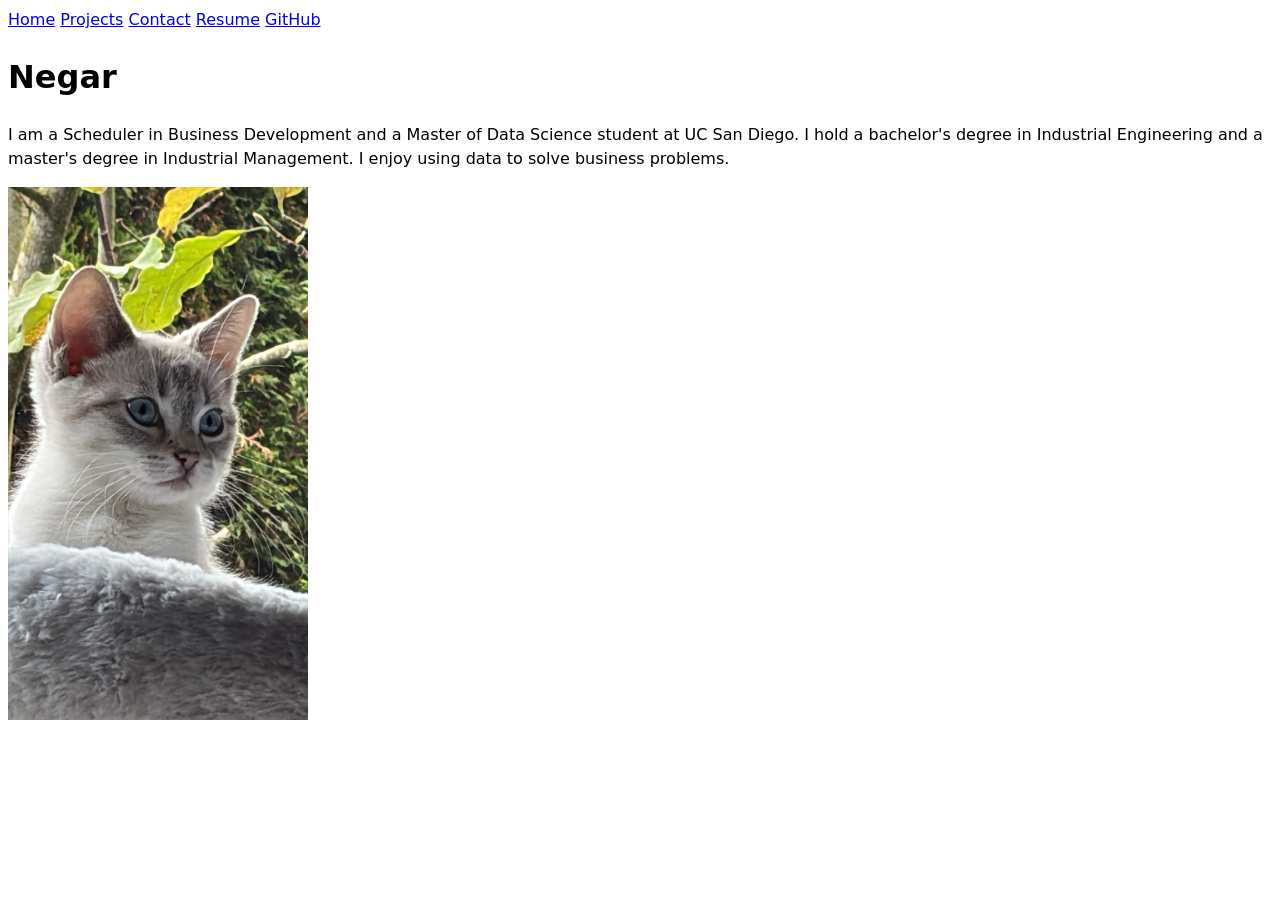
==== index.html @ 0f9f157d "Change photo" ====
<!DOCTYPE html>
<html lang="en">
<head>
    <meta charset="UTF-8">
    <meta name="viewport" content="width=device-width, initial-scale=1.0">
    <title>Negar: Personal site and portfolio</title>
    <link rel="stylesheet" href="style.css">
</head>
<body>
    <nav>
        <a href="index.html">Home</a>
        <a href="projects/index.html">Projects</a>
        <a href="contact/index.html">Contact</a>
        <a href="resume/index.html">Resume</a>
        <a href="https://github.com/negar12101" target="_blank" rel="noopener noreferrer">GitHub</a>
    </nav>

    <h1>Negar</h1>

    <p>
        I am a Scheduler in Business Development and a Master of Data Science
        student at UC San Diego. I hold a bachelor's degree in Industrial
        Engineering and a master's degree in Industrial Management.
        I enjoy using data to solve business problems.
    </p>

    <img src="images/panbeh.jpeg" alt="Panbeh" width="300">
</body>
</html>
---- style.css ----
body {
  font: 100%/1.5 system-ui;
}

img {
  max-width: 100%;
  height: auto;
}
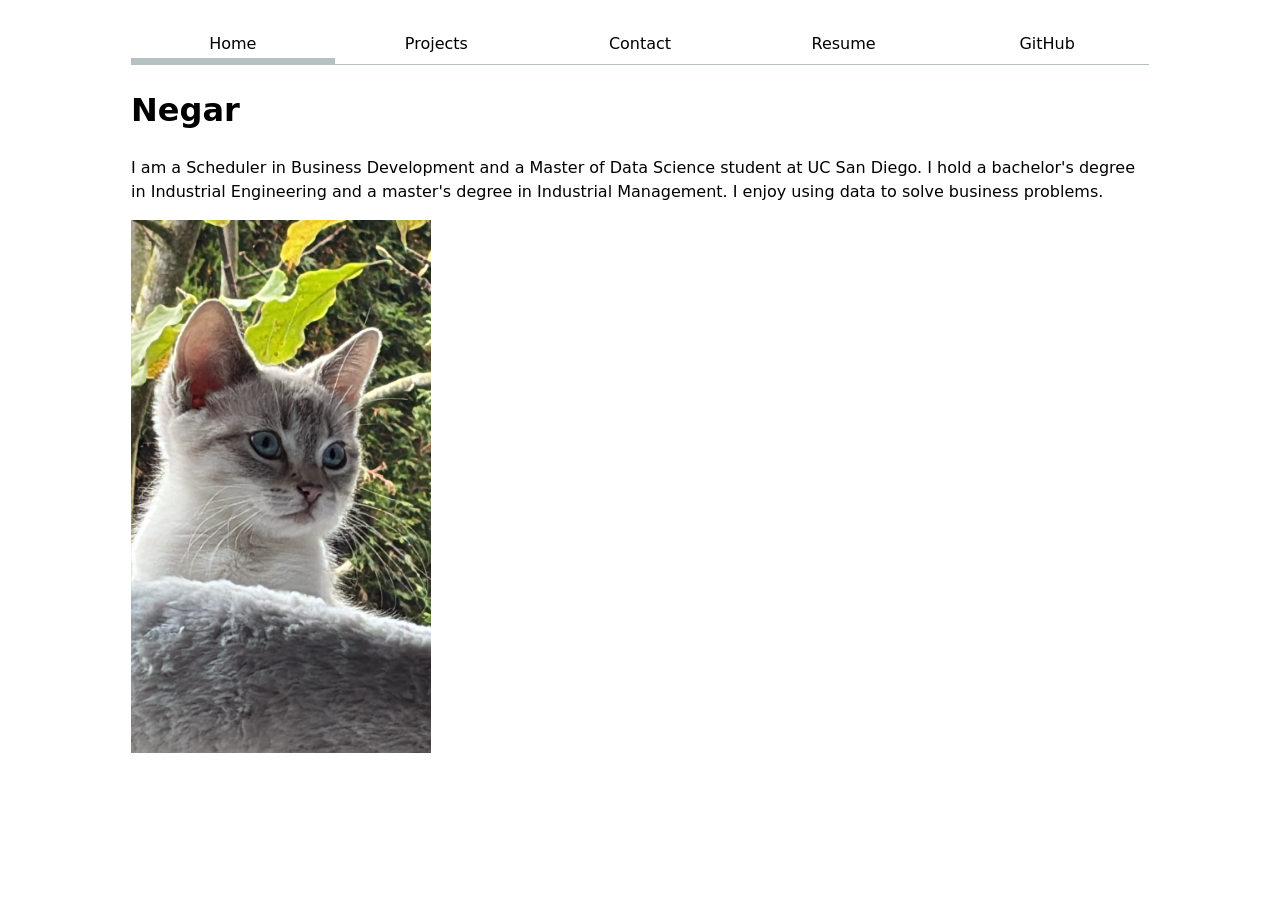
==== commit 45b625c7: "Style navigation for Lab 2" ====
--- a/index.html
+++ b/index.html
@@ -8,11 +8,13 @@
 </head>
 <body>
     <nav>
-        <a href="index.html">Home</a>
+        <a href="index.html" class="current">Home</a>
         <a href="projects/index.html">Projects</a>
         <a href="contact/index.html">Contact</a>
         <a href="resume/index.html">Resume</a>
-        <a href="https://github.com/negar12101" target="_blank" rel="noopener noreferrer">GitHub</a>
+        <a href="https://github.com/negar12101"
+           target="_blank"
+           rel="noopener noreferrer">GitHub</a>
     </nav>
 
     <h1>Negar</h1>
--- a/style.css
+++ b/style.css
@@ -1,8 +1,40 @@
 body {
   font: 100%/1.5 system-ui;
+  max-width: 100ch;
+  margin-inline: auto;
+  padding: 1rem;
 }
 
 img {
   max-width: 100%;
   height: auto;
+}
+:root {
+  --color-accent: oklch(65% 50% 0);
+  accent-color: var(--color-accent);
+}
+
+nav {
+  display: flex;
+  margin-bottom: 1em;
+  border-bottom: 1px solid oklch(80% 3% 200);
+}
+
+nav a {
+  flex: 1;
+  text-decoration: none;
+  color: inherit;
+  text-align: center;
+  padding: 0.5em;
+}
+
+nav a.current {
+  border-bottom: 0.4em solid oklch(80% 3% 200);
+  padding-bottom: 0.1em;
+}
+
+nav a:hover {
+  border-bottom: 0.4em solid var(--color-accent);
+  padding-bottom: 0.1em;
+  background-color: oklch(from var(--color-accent) 95% 5% h);
 }
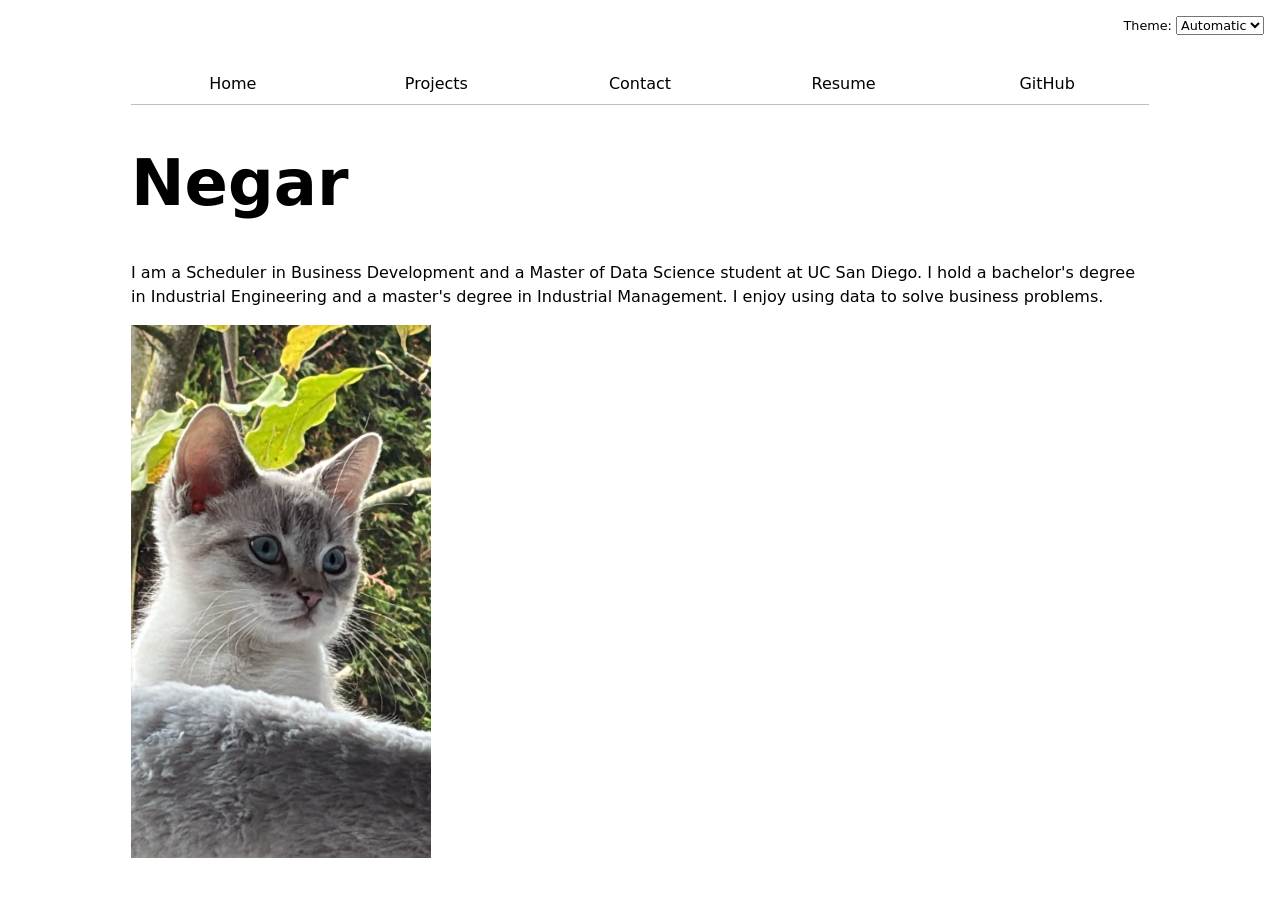
==== commit 0cf56bc1: "Add automatic navigation and saved theme preference" ====
--- a/index.html
+++ b/index.html
@@ -5,18 +5,9 @@
     <meta name="viewport" content="width=device-width, initial-scale=1.0">
     <title>Negar: Personal site and portfolio</title>
     <link rel="stylesheet" href="style.css">
+    <script type="module" src="global.js"></script>
 </head>
 <body>
-    <nav>
-        <a href="index.html" class="current">Home</a>
-        <a href="projects/index.html">Projects</a>
-        <a href="contact/index.html">Contact</a>
-        <a href="resume/index.html">Resume</a>
-        <a href="https://github.com/negar12101"
-           target="_blank"
-           rel="noopener noreferrer">GitHub</a>
-    </nav>
-
     <h1>Negar</h1>
 
     <p>
--- a/style.css
+++ b/style.css
@@ -1,23 +1,34 @@
+/* Theme and accent color */
+:root {
+  --color-accent: oklch(65% 50% 0);
+  --color-border: oklch(50% 10% 200 / 40%);
+  accent-color: var(--color-accent);
+  color-scheme: light dark;
+}
+
+/* Page layout */
 body {
   font: 100%/1.5 system-ui;
   max-width: 100ch;
   margin-inline: auto;
   padding: 1rem;
+  background-color: canvas;
+  color: canvastext;
 }
 
+/* Responsive images */
 img {
   max-width: 100%;
   height: auto;
 }
-:root {
-  --color-accent: oklch(65% 50% 0);
-  accent-color: var(--color-accent);
-}
 
+/* Navigation */
 nav {
+  --border-color: var(--color-border);
   display: flex;
+  flex-wrap: wrap;
   margin-bottom: 1em;
-  border-bottom: 1px solid oklch(80% 3% 200);
+  border-bottom: 1px solid var(--border-color);
 }
 
 nav a {
@@ -29,12 +40,142 @@
 }
 
 nav a.current {
-  border-bottom: 0.4em solid oklch(80% 3% 200);
+  border-bottom: 0.4em solid var(--border-color);
   padding-bottom: 0.1em;
 }
 
 nav a:hover {
   border-bottom: 0.4em solid var(--color-accent);
   padding-bottom: 0.1em;
-  background-color: oklch(from var(--color-accent) 95% 5% h);
+  background-color: color-mix(
+    in oklch,
+    var(--color-accent),
+    canvas 85%
+  );
+}
+
+/* Form typography */
+input,
+textarea,
+button,
+select {
+  font: inherit;
+}
+
+/* Contact form grid */
+form {
+  display: grid;
+  grid-template-columns: auto 1fr;
+  gap: 1em;
+}
+
+form label {
+  display: grid;
+  grid-template-columns: subgrid;
+  grid-column: 1 / -1;
+}
+
+form input,
+form textarea {
+  width: 100%;
+  min-width: 0;
+  box-sizing: border-box;
+}
+
+form button {
+  grid-column: 1 / -1;
+}
+
+/* Stack form fields on small screens */
+@media (max-width: 30rem) {
+  form {
+    grid-template-columns: 1fr;
+  }
+
+  form label {
+    row-gap: 0.5em;
+  }
+}
+
+/* Projects grid */
+.projects {
+  display: grid;
+  grid-template-columns: repeat(auto-fill, minmax(15em, 1fr));
+  gap: 1em;
+}
+
+.projects article {
+  display: grid;
+  grid-template-rows: subgrid;
+  grid-row: span 3;
+}
+
+.projects h2 {
+  margin: 0;
+}
+
+.projects img {
+  width: 100%;
+}
+
+/* Heading styles */
+h1 {
+  font-size: 400%;
+}
+
+h1,
+h2,
+h3,
+h4,
+h5,
+h6 {
+  line-height: 1.1;
+  text-wrap: balance;
+}
+
+/* Resume sections */
+.resume section {
+  margin-block: 2rem;
+}
+
+.resume h2 {
+  color: var(--color-accent);
+  border-bottom: 1px solid var(--color-border);
+  padding-bottom: 0.5rem;
+}
+
+.resume article {
+  margin-block: 1.5rem;
+}
+
+.resume h3 {
+  margin-bottom: 0.5rem;
+}
+
+.resume article p {
+  margin-block: 0.4rem;
+}
+
+.resume ul {
+  padding-left: 1.5rem;
+}
+
+.resume li {
+  margin-bottom: 0.5rem;
+}
+
+.resume time {
+  color: color-mix(in oklch, canvastext, canvas 30%);
+  font-size: 0.95em;
+}
+.color-scheme {
+  position: absolute;
+  top: 1rem;
+  right: 1rem;
+  font-size: 80%;
+}
+
+/* Leave room above navigation for the switcher */
+body {
+  padding-top: 3.5rem;
 }
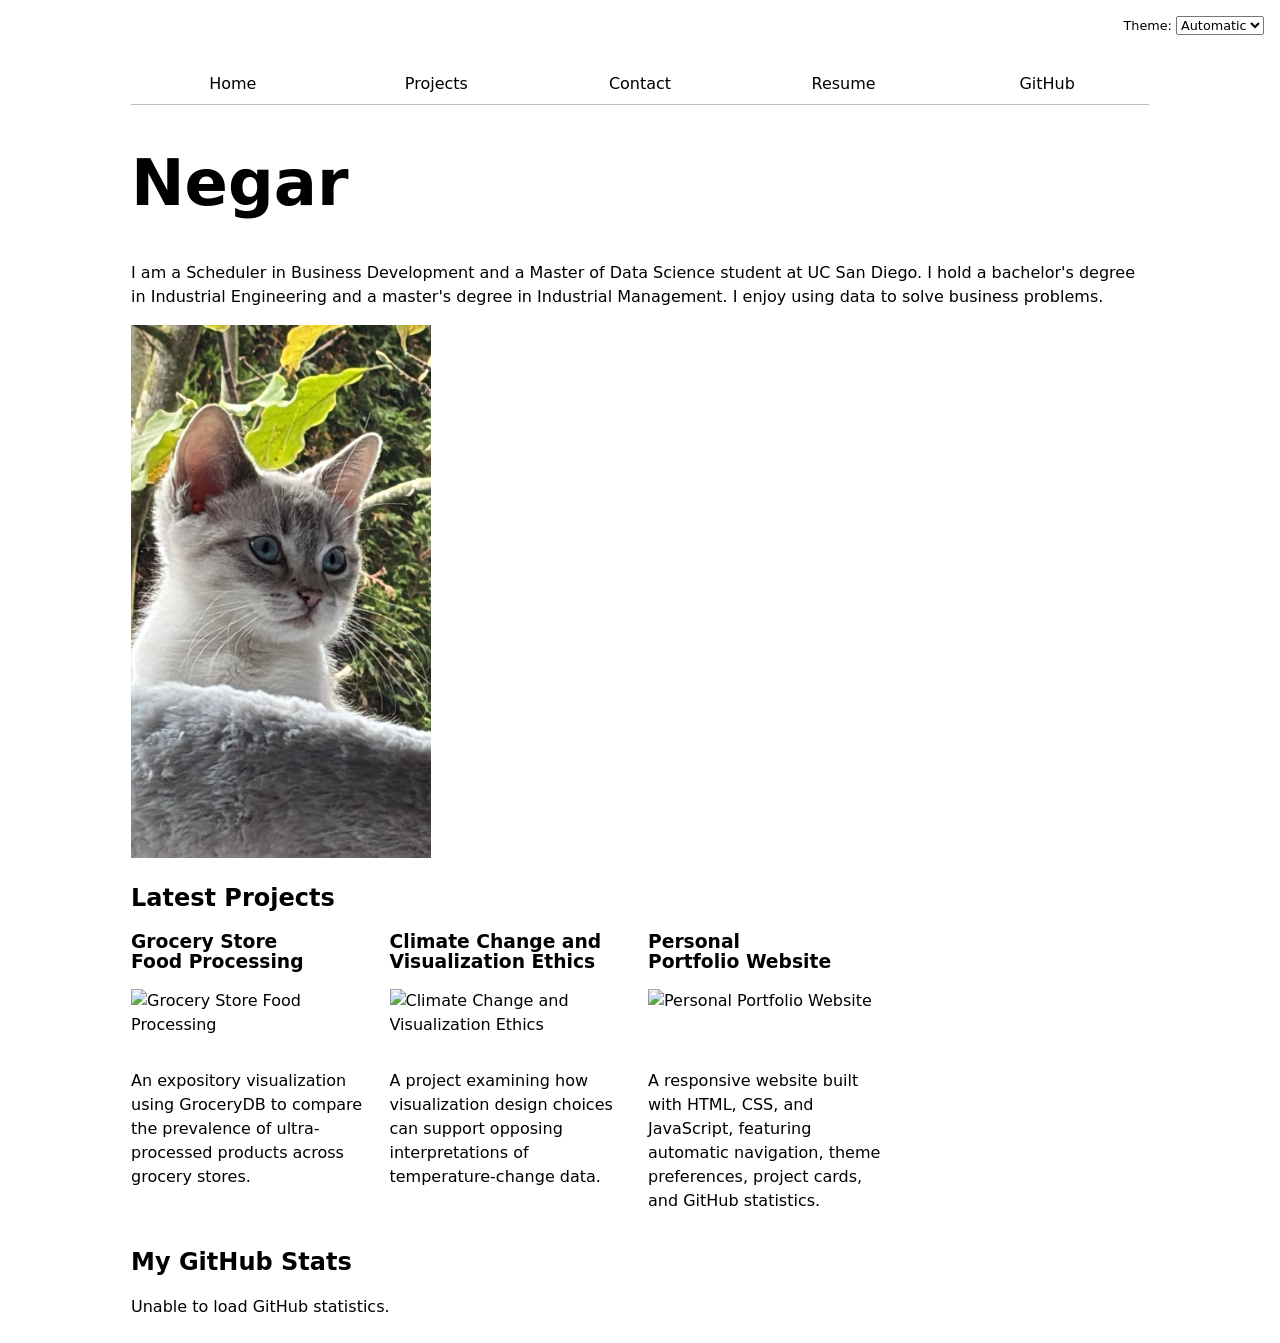
==== commit a148ca91: "Complete Lab 4: JSON projects and GitHub statistics" ====
--- a/index.html
+++ b/index.html
@@ -6,6 +6,7 @@
     <title>Negar: Personal site and portfolio</title>
     <link rel="stylesheet" href="style.css">
     <script type="module" src="global.js"></script>
+<script type="module" src="index.js"></script>
 </head>
 <body>
     <h1>Negar</h1>
@@ -18,5 +19,13 @@
     </p>
 
     <img src="images/panbeh.jpeg" alt="Panbeh" width="300">
+<section>
+  <h2>Latest Projects</h2>
+  <div class="projects"></div>
+</section>    
+<section>
+  <h2>My GitHub Stats</h2>
+  <div id="profile-stats">Loading GitHub statistics...</div>
+</section>
 </body>
 </html>
--- a/style.css
+++ b/style.css
@@ -178,4 +178,38 @@
 /* Leave room above navigation for the switcher */
 body {
   padding-top: 3.5rem;
+}
+.color-scheme {
+  position: absolute;
+  top: 1rem;
+  right: 1rem;
+  font-size: 80%;
+}
+
+.color-scheme select {
+  font: inherit;
+}
+
+body {
+  padding-top: 3.5rem;
+}
+.projects h3 {
+  margin: 0;
+}
+#profile-stats dl {
+  display: grid;
+  grid-template-columns: repeat(4, minmax(0, 1fr));
+  gap: 0.5rem;
+  text-align: center;
+}
+
+#profile-stats dt {
+  grid-row: 1;
+  font-weight: bold;
+}
+
+#profile-stats dd {
+  grid-row: 2;
+  margin: 0;
+  font-size: 1.5rem;
 }
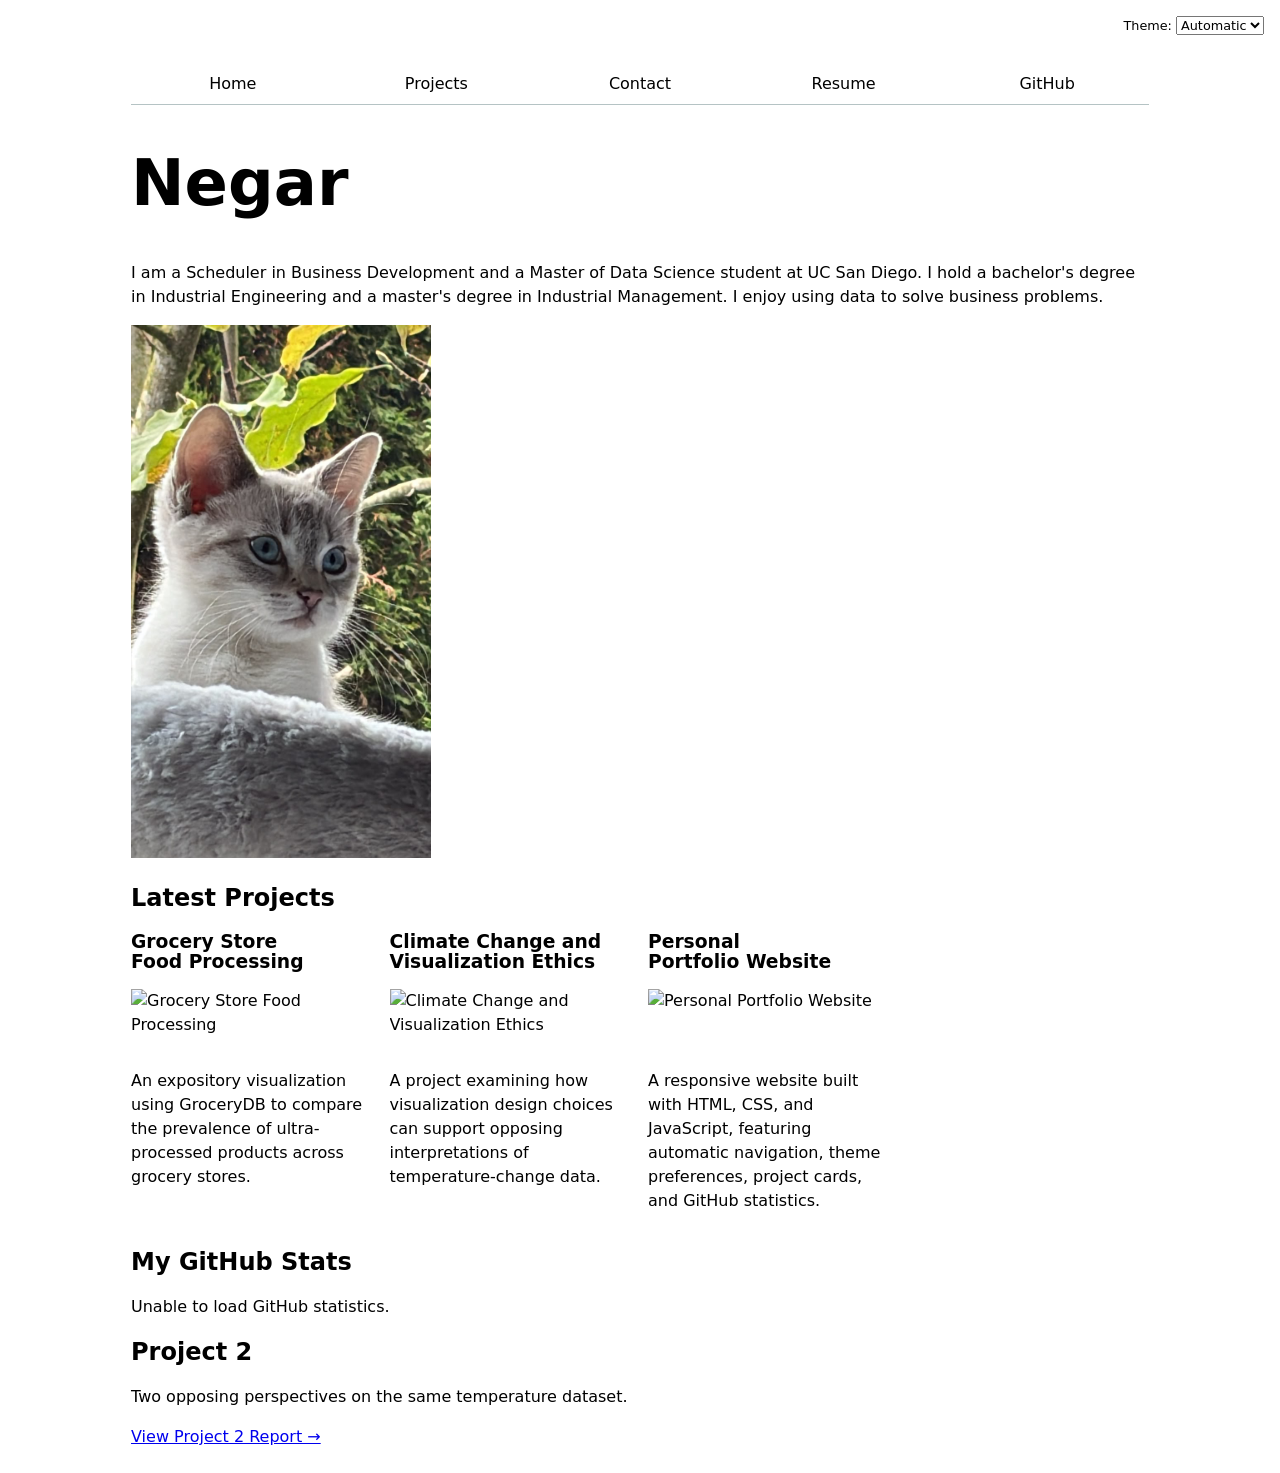
==== commit a696a370: "Update index.html" ====
--- a/index.html
+++ b/index.html
@@ -27,5 +27,14 @@
   <h2>My GitHub Stats</h2>
   <div id="profile-stats">Loading GitHub statistics...</div>
 </section>
+<section>
+  <h2>Project 2</h2>
+  <p>
+    Two opposing perspectives on the same temperature dataset.
+  </p>
+  <a href="./Project2/index.html">
+    View Project 2 Report →
+  </a>
+</section>
 </body>
 </html>
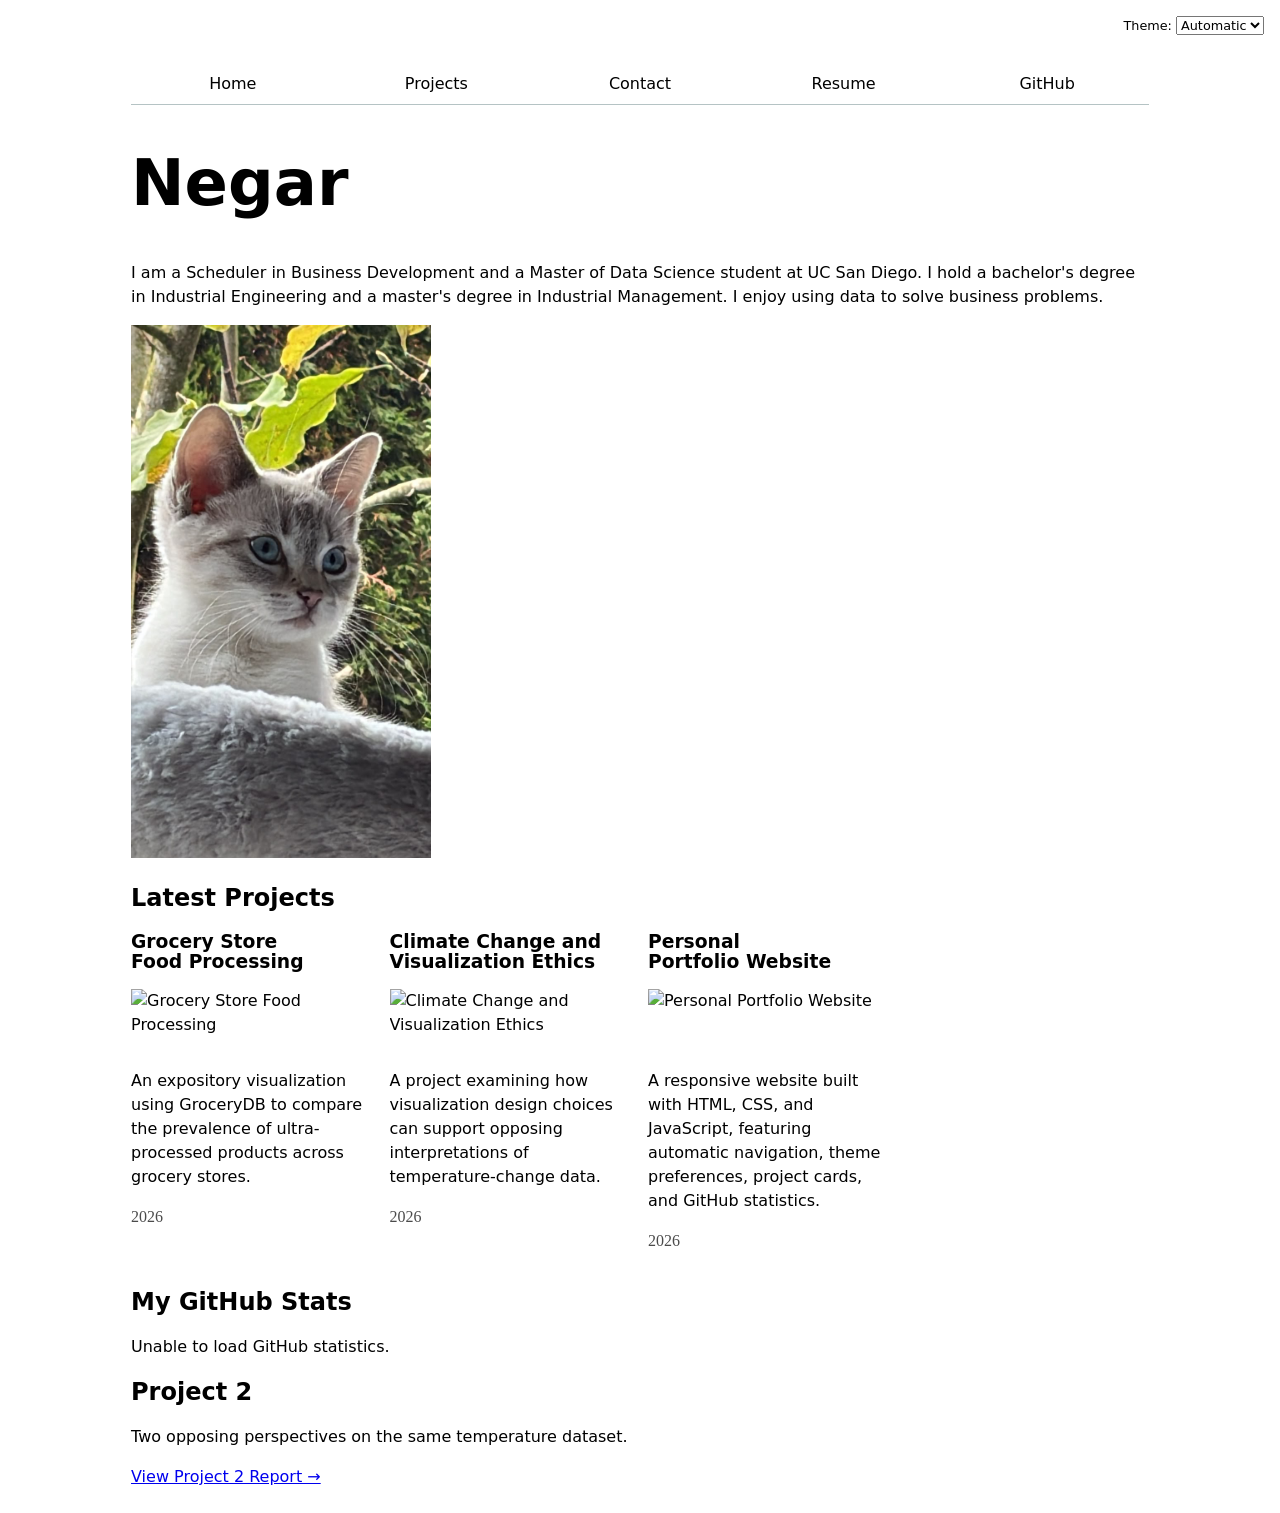
==== commit a3dc2710: "Complete Lab 5: interactive D3 chart and combined filters" ====
--- a/index.html
+++ b/index.html
@@ -1,40 +1,40 @@
 <!DOCTYPE html>
 <html lang="en">
 <head>
-    <meta charset="UTF-8">
-    <meta name="viewport" content="width=device-width, initial-scale=1.0">
-    <title>Negar: Personal site and portfolio</title>
-    <link rel="stylesheet" href="style.css">
-    <script type="module" src="global.js"></script>
-<script type="module" src="index.js"></script>
+  <meta charset="UTF-8">
+  <meta name="viewport" content="width=device-width, initial-scale=1.0">
+  <title>Negar: Personal site and portfolio</title>
+
+  <link rel="stylesheet" href="style.css">
+  <script type="module" src="global.js"></script>
+  <script type="module" src="index.js"></script>
 </head>
 <body>
-    <h1>Negar</h1>
+  <h1>Negar</h1>
 
-    <p>
-        I am a Scheduler in Business Development and a Master of Data Science
-        student at UC San Diego. I hold a bachelor's degree in Industrial
-        Engineering and a master's degree in Industrial Management.
-        I enjoy using data to solve business problems.
-    </p>
+  <p>
+    I am a Scheduler in Business Development and a Master of Data Science
+    student at UC San Diego. I hold a bachelor's degree in Industrial
+    Engineering and a master's degree in Industrial Management.
+    I enjoy using data to solve business problems.
+  </p>
 
-    <img src="images/panbeh.jpeg" alt="Panbeh" width="300">
-<section>
-  <h2>Latest Projects</h2>
-  <div class="projects"></div>
-</section>    
-<section>
-  <h2>My GitHub Stats</h2>
-  <div id="profile-stats">Loading GitHub statistics...</div>
-</section>
-<section>
-  <h2>Project 2</h2>
-  <p>
-    Two opposing perspectives on the same temperature dataset.
-  </p>
-  <a href="./Project2/index.html">
-    View Project 2 Report →
-  </a>
-</section>
+  <img src="images/panbeh.jpeg" alt="Panbeh" width="300">
+
+  <section>
+    <h2>Latest Projects</h2>
+    <div class="projects"></div>
+  </section>
+
+  <section>
+    <h2>My GitHub Stats</h2>
+    <div id="profile-stats">Loading GitHub statistics...</div>
+  </section>
+
+  <section>
+    <h2>Project 2</h2>
+    <p>Two opposing perspectives on the same temperature dataset.</p>
+    <a href="./Project2/index.html">View Project 2 Report →</a>
+  </section>
 </body>
 </html>
--- a/style.css
+++ b/style.css
@@ -212,4 +212,95 @@
   grid-row: 2;
   margin: 0;
   font-size: 1.5rem;
+}
+.project-year {
+  font-family: Baskerville, Georgia, serif;
+  font-variant-numeric: oldstyle-nums;
+  opacity: 0.7;
+}
+#projects-pie-plot {
+  display: block;
+  width: 100%;
+  max-width: 20em;
+  margin-block: 2em;
+  overflow: visible;
+}
+.chart-container {
+  display: flex;
+  flex-wrap: wrap;
+  align-items: center;
+  gap: 2rem;
+}
+
+.legend {
+  flex: 1;
+  display: grid;
+  grid-template-columns: repeat(auto-fill, minmax(9em, 1fr));
+  gap: 1rem;
+  list-style: none;
+  padding: 1rem;
+  border: 1px solid var(--color-border);
+}
+
+.legend-item {
+  display: flex;
+  align-items: center;
+  gap: 0.5rem;
+}
+
+.swatch {
+  display: inline-block;
+  width: 1em;
+  height: 1em;
+  flex-shrink: 0;
+  background-color: var(--color);
+  border-radius: 0.2em;
+}
+.searchBar {
+  display: block;
+  width: 100%;
+  box-sizing: border-box;
+  padding: 0.75em;
+  margin-block: 1.5rem;
+  border: 1px solid var(--color-border);
+  border-radius: 0.5rem;
+}
+#projects-pie-plot path {
+  cursor: pointer;
+  transition: opacity 300ms, fill 300ms;
+}
+
+#projects-pie-plot:has(path:hover) path:not(:hover) {
+  opacity: 0.5;
+}
+
+#projects-pie-plot path.selected {
+  fill: oklch(60% 45% 0);
+}
+
+.legend-item.selected {
+  --color: oklch(60% 45% 0) !important;
+}
+
+.legend-item button {
+  display: flex;
+  align-items: center;
+  gap: 0.5rem;
+  padding: 0.4rem;
+  border: 0;
+  background: transparent;
+  color: inherit;
+  cursor: pointer;
+  text-align: left;
+}
+
+.legend-item.selected button {
+  font-weight: bold;
+  text-decoration: underline;
+}
+
+.legend-item button:focus-visible,
+#projects-pie-plot path:focus-visible {
+  outline: 2px solid var(--color-accent);
+  outline-offset: 3px;
 }
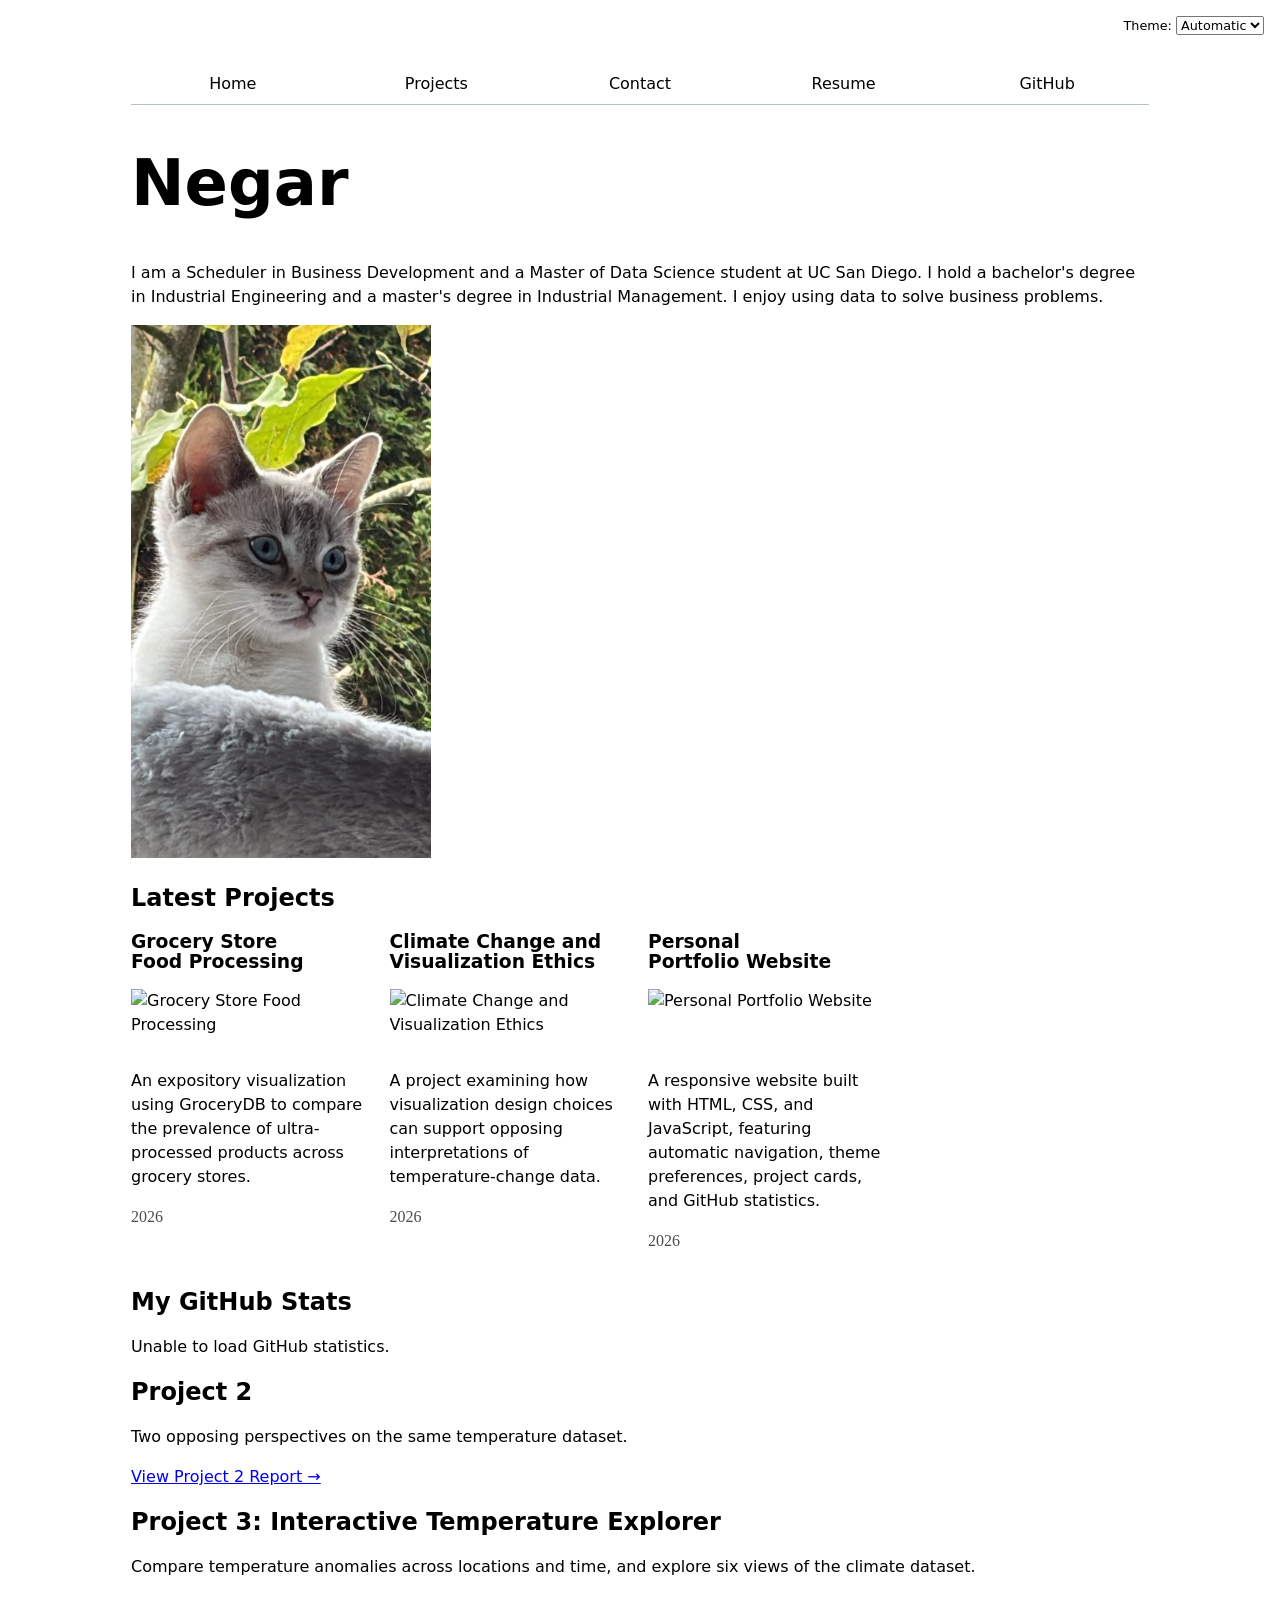
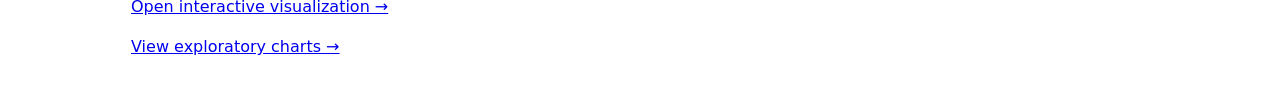
==== commit 9d031997: "Add Project 3 temperature explorer and homepage links Add an interactive D3 temperature comparison w" ====
--- a/index.html
+++ b/index.html
@@ -36,5 +36,25 @@
     <p>Two opposing perspectives on the same temperature dataset.</p>
     <a href="./Project2/index.html">View Project 2 Report →</a>
   </section>
+  <section>
+  <h2>Project 3: Interactive Temperature Explorer</h2>
+
+  <p>
+    Compare temperature anomalies across locations and time,
+    and explore six views of the climate dataset.
+  </p>
+
+  <p>
+    <a href="./Project3/index.html">
+      Open interactive visualization →
+    </a>
+  </p>
+
+  <p>
+    <a href="./Project3/exploration.html">
+      View exploratory charts →
+    </a>
+  </p>
+</section>
 </body>
 </html>
--- a/style.css
+++ b/style.css
@@ -303,4 +303,4 @@
 #projects-pie-plot path:focus-visible {
   outline: 2px solid var(--color-accent);
   outline-offset: 3px;
-}+}
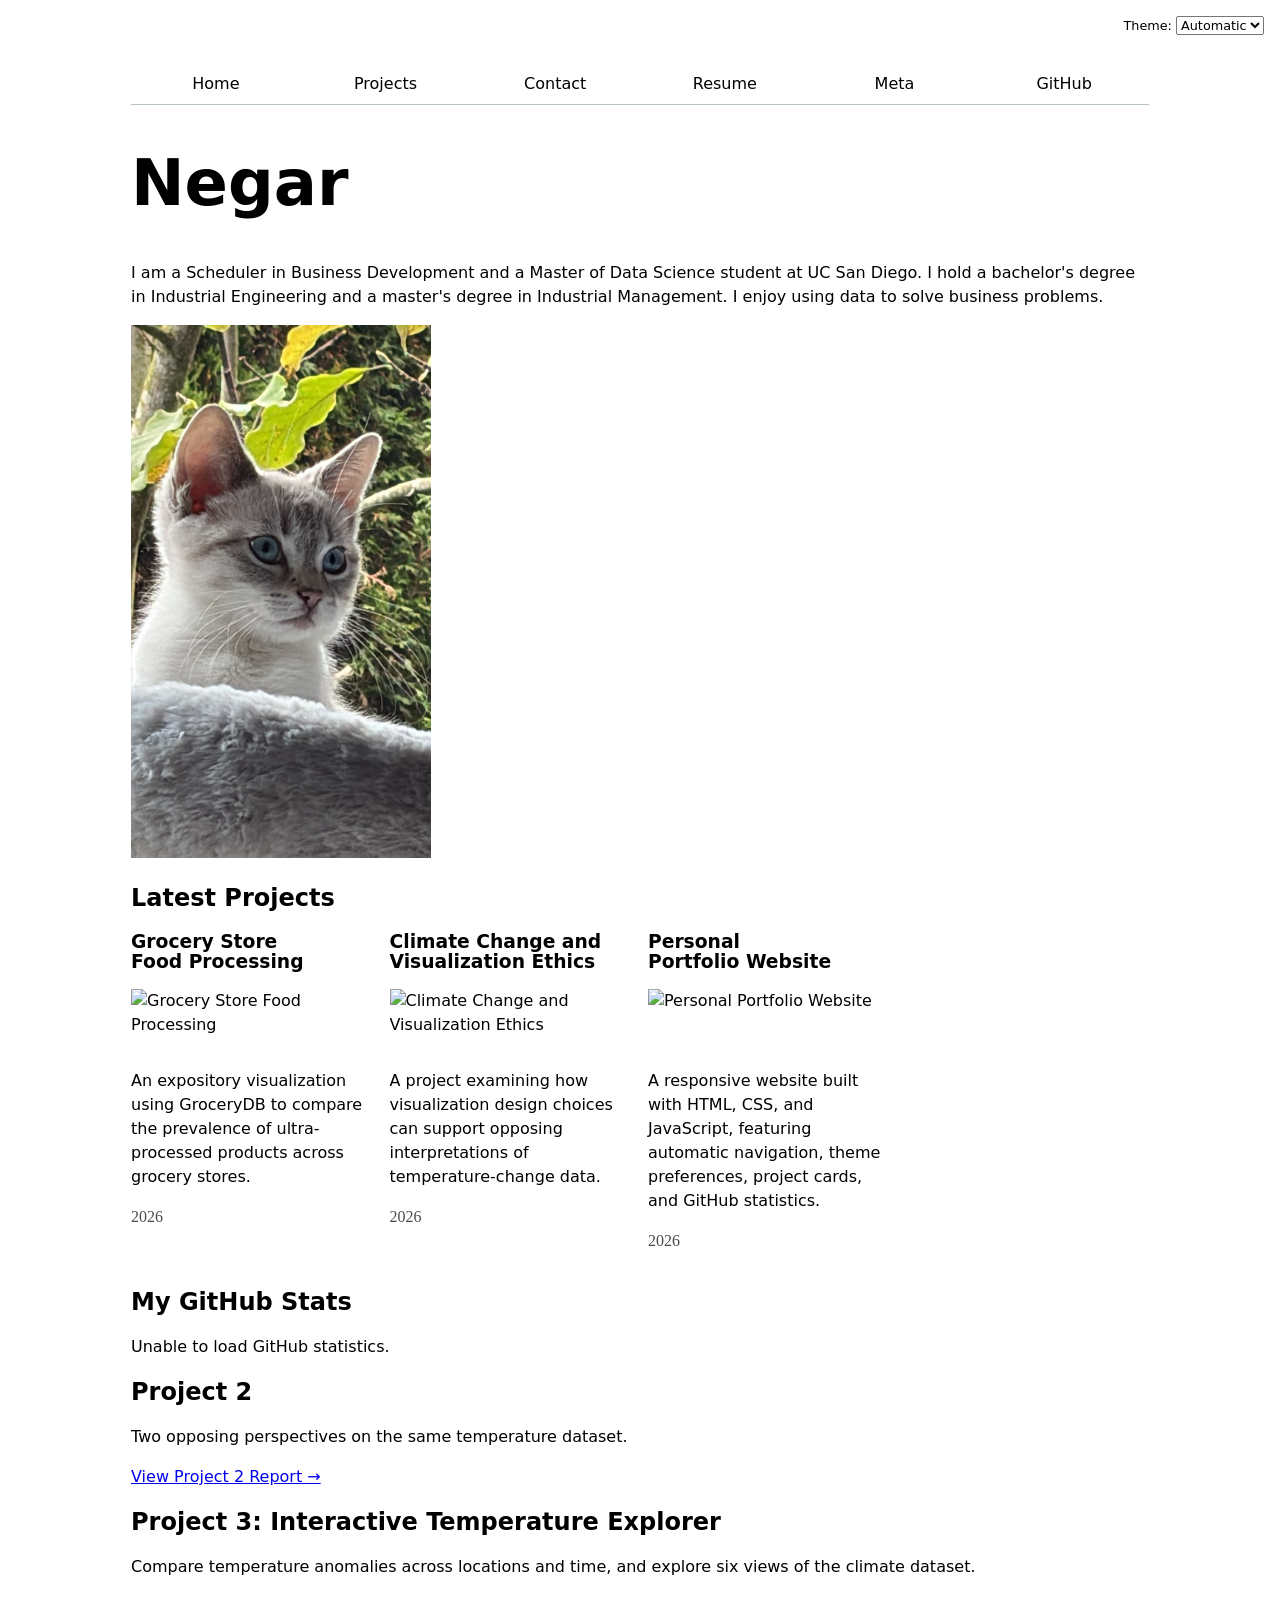
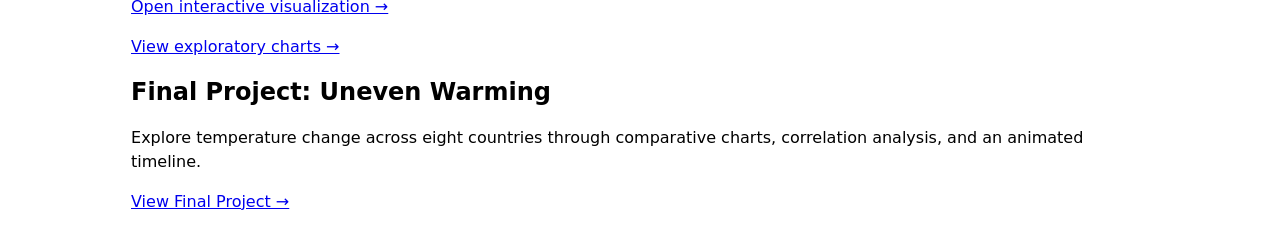
==== commit 0bfba580: "Update index.html" ====
--- a/index.html
+++ b/index.html
@@ -56,5 +56,17 @@
     </a>
   </p>
 </section>
+<section>
+  <h2>Final Project: Uneven Warming</h2>
+
+  <p>
+    Explore temperature change across eight countries through
+    comparative charts, correlation analysis, and an animated timeline.
+  </p>
+
+  <a href="./FinalProject/index.html">
+    View Final Project →
+  </a>
+</section>
 </body>
 </html>
--- a/style.css
+++ b/style.css
@@ -304,3 +304,49 @@
   outline: 2px solid var(--color-accent);
   outline-offset: 3px;
 }
+/* Meta page summary */
+#stats .stats {
+  display: grid;
+  grid-template-columns: repeat(auto-fit, minmax(9rem, 1fr));
+  gap: 1.5rem;
+  margin-block: 2rem;
+}
+
+#stats .stats dt {
+  font-size: 0.85rem;
+  color: color-mix(in oklch, canvastext, canvas 30%);
+}
+
+#stats .stats dd {
+  margin: 0.4rem 0 0;
+  font-size: 1.5rem;
+  font-weight: 700;
+}
+/* Meta scatterplot */
+#chart svg {
+  display: block;
+  width: 100%;
+  height: auto;
+  overflow: visible;
+}
+
+#chart .gridlines line {
+  stroke: var(--color-border);
+  stroke-opacity: 0.4;
+}
+#chart .commit-dots circle.selected {
+  fill: var(--color-accent);
+  fill-opacity: 1;
+  stroke: canvastext;
+  stroke-width: 1;
+}
+
+#language-breakdown {
+  display: grid;
+  grid-template-columns: max-content 1fr;
+  gap: 0.5rem 1.5rem;
+}
+
+#language-breakdown dd {
+  margin: 0;
+}
